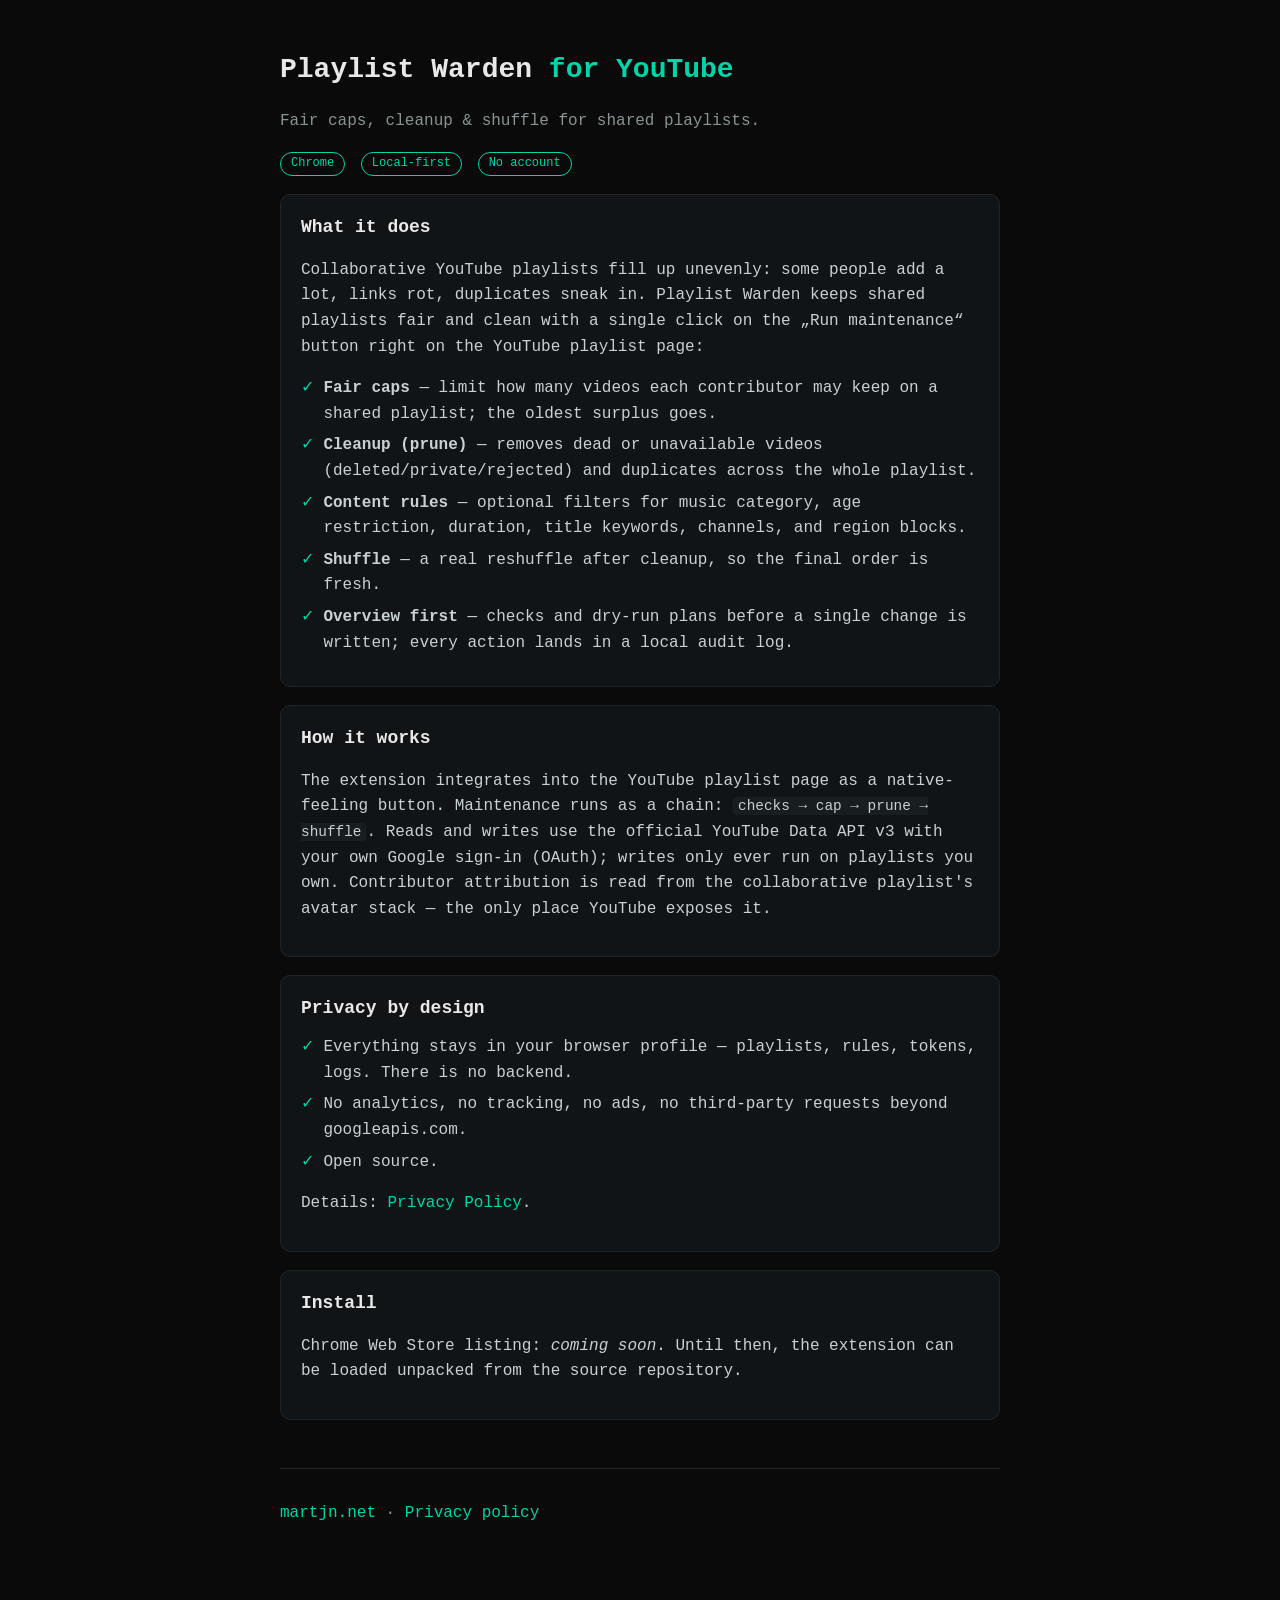
==== playlist-warden/index.html @ 95c6b6d1 "New martjn.net hub: index + Playlist Warden app page + privacy policy" ====
<!DOCTYPE html>
<html lang="en">
<head>
<meta charset="UTF-8">
<meta name="viewport" content="width=device-width, initial-scale=1.0">
<title>Playlist Warden for YouTube — fair caps, cleanup &amp; shuffle for shared playlists</title>
<meta name="description" content="Playlist Warden keeps collaborative YouTube playlists fair and clean: per-contributor caps, dead-link and duplicate pruning, content rules, and shuffle — as a one-click chain on the playlist page.">
<link rel="canonical" href="https://martjn.net/playlist-warden/">
<link rel="stylesheet" href="../style.css">
</head>
<body>
<main>
  <header>
    <h1>Playlist Warden <span class="accent">for YouTube</span></h1>
    <p class="muted">Fair caps, cleanup &amp; shuffle for shared playlists.</p>
    <p>
      <span class="badge">Chrome</span>
      <span class="badge">Local-first</span>
      <span class="badge">No account</span>
    </p>
  </header>

  <section class="card">
    <h2>What it does</h2>
    <p>Collaborative YouTube playlists fill up unevenly: some people add a lot,
      links rot, duplicates sneak in. Playlist Warden keeps shared playlists fair
      and clean with a single click on the „Run maintenance“ button right on the
      YouTube playlist page:</p>
    <ul class="checks">
      <li><strong>Fair caps</strong> — limit how many videos each contributor may
        keep on a shared playlist; the oldest surplus goes.</li>
      <li><strong>Cleanup (prune)</strong> — removes dead or unavailable videos
        (deleted/private/rejected) and duplicates across the whole playlist.</li>
      <li><strong>Content rules</strong> — optional filters for music category,
        age restriction, duration, title keywords, channels, and region blocks.</li>
      <li><strong>Shuffle</strong> — a real reshuffle after cleanup, so the final
        order is fresh.</li>
      <li><strong>Overview first</strong> — checks and dry-run plans before a
        single change is written; every action lands in a local audit log.</li>
    </ul>
  </section>

  <section class="card">
    <h2>How it works</h2>
    <p>The extension integrates into the YouTube playlist page as a native-feeling
      button. Maintenance runs as a chain: <code>checks → cap → prune →
      shuffle</code>. Reads and writes use the official YouTube Data API v3 with
      your own Google sign-in (OAuth); writes only ever run on playlists you own.
      Contributor attribution is read from the collaborative playlist's avatar
      stack — the only place YouTube exposes it.</p>
  </section>

  <section class="card">
    <h2>Privacy by design</h2>
    <ul class="checks">
      <li>Everything stays in your browser profile — playlists, rules, tokens,
        logs. There is no backend.</li>
      <li>No analytics, no tracking, no ads, no third-party requests beyond
        googleapis.com.</li>
      <li>Open source.</li>
    </ul>
    <p>Details: <a href="/playlist-warden/privacy.html">Privacy Policy</a>.</p>
  </section>

  <section class="card">
    <h2>Install</h2>
    <p>Chrome Web Store listing: <em>coming soon</em>. Until then, the extension
      can be loaded unpacked from the source repository.</p>
  </section>

  <footer>
    <p class="muted"><a href="/">martjn.net</a> · <a href="/playlist-warden/privacy.html">Privacy policy</a></p>
  </footer>
</main>
</body>
</html>
---- style.css ----
:root {
  --bg: #0a0a0a;
  --fg: #e8e8e8;
  --muted: #8a9494;
  --accent: #00d4aa;
  --card: #111416;
  --line: #1f2426;
}
* { box-sizing: border-box; }
html, body { margin: 0; padding: 0; }
body {
  background: var(--bg);
  color: var(--fg);
  font: 16px/1.6 ui-monospace, "Cascadia Code", "JetBrains Mono", Menlo, Consolas, monospace;
}
main { max-width: 760px; margin: 0 auto; padding: 48px 20px 80px; }
h1 { font-size: 28px; margin: 0 0 4px; }
h2 { font-size: 18px; margin: 0 0 8px; }
h3 { font-size: 15px; margin: 24px 0 6px; color: var(--accent); }
p, li { color: #c9d1d3; }
a { color: var(--accent); text-decoration: none; }
a:hover { text-decoration: underline; }
.accent { color: var(--accent); }
.muted { color: var(--muted); }
.card {
  background: var(--card);
  border: 1px solid var(--line);
  border-radius: 10px;
  padding: 18px 20px;
  margin: 18px 0;
}
.card h2 a { color: var(--fg); }
.card h2 a:hover { color: var(--accent); text-decoration: none; }
ul.checks { list-style: none; padding: 0; margin: 12px 0; }
ul.checks li { padding-left: 1.4em; position: relative; margin: 6px 0; }
ul.checks li::before { content: "✓"; color: var(--accent); position: absolute; left: 0; }
code {
  background: #181d1f;
  border-radius: 4px;
  padding: 1px 5px;
  font-size: 0.9em;
}
.badge {
  display: inline-block;
  border: 1px solid var(--accent);
  color: var(--accent);
  border-radius: 12px;
  padding: 1px 10px;
  font-size: 12px;
  margin-right: 6px;
}
footer { margin-top: 48px; border-top: 1px solid var(--line); padding-top: 16px; }
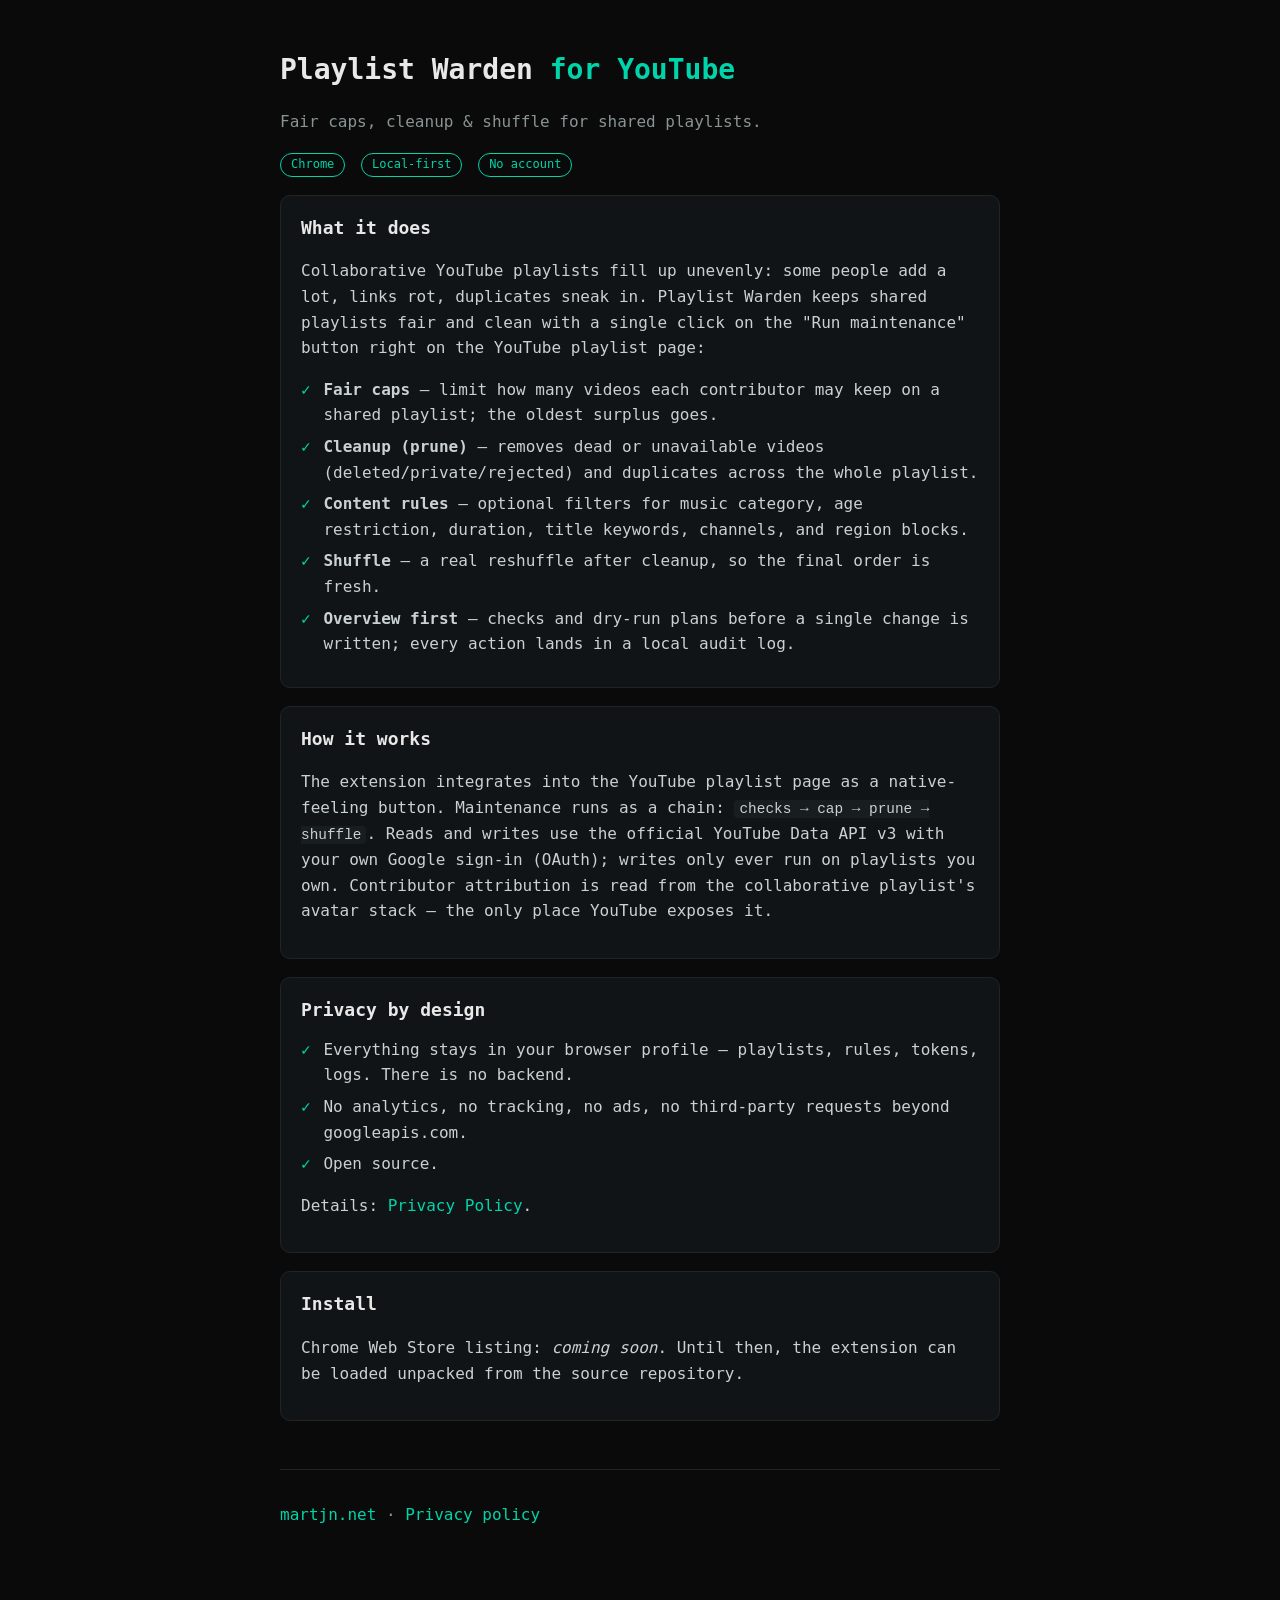
==== commit ea4a2446: "En quotes, monospace fallback chain" ====
--- a/playlist-warden/index.html
+++ b/playlist-warden/index.html
@@ -24,7 +24,7 @@
     <h2>What it does</h2>
     <p>Collaborative YouTube playlists fill up unevenly: some people add a lot,
       links rot, duplicates sneak in. Playlist Warden keeps shared playlists fair
-      and clean with a single click on the „Run maintenance“ button right on the
+      and clean with a single click on the "Run maintenance" button right on the
       YouTube playlist page:</p>
     <ul class="checks">
       <li><strong>Fair caps</strong> — limit how many videos each contributor may
--- a/style.css
+++ b/style.css
@@ -11,7 +11,7 @@
 body {
   background: var(--bg);
   color: var(--fg);
-  font: 16px/1.6 ui-monospace, "Cascadia Code", "JetBrains Mono", Menlo, Consolas, monospace;
+  font: 16px/1.6 ui-monospace, "Cascadia Code", "JetBrains Mono", "DejaVu Sans Mono", "Noto Sans Mono", Menlo, Consolas, monospace;
 }
 main { max-width: 760px; margin: 0 auto; padding: 48px 20px 80px; }
 h1 { font-size: 28px; margin: 0 0 4px; }
